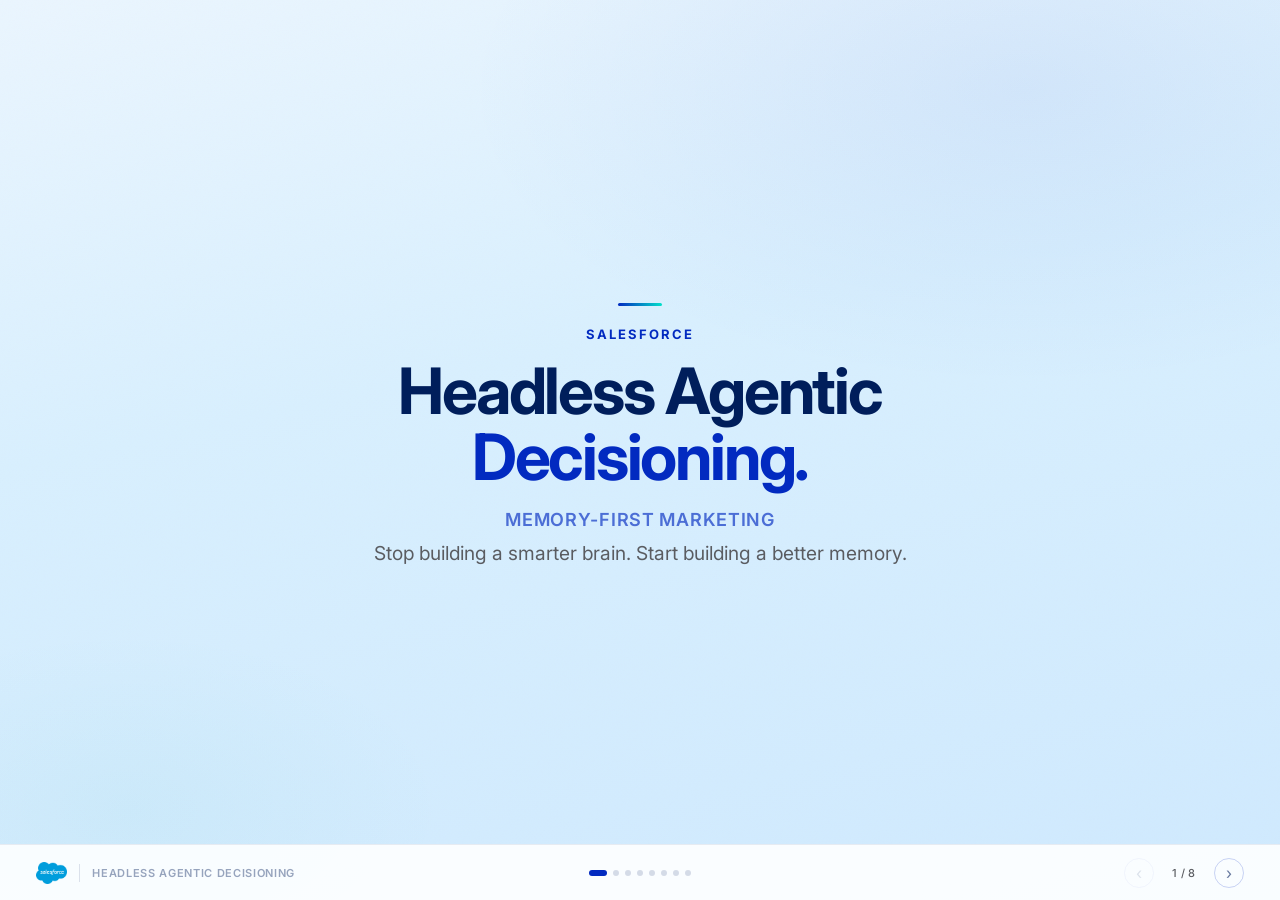
==== v5-lite/index.html @ 522b829f "Add v5-lite: React slide deck with framer-motion animations 8-slide deck (Title, Video, Why Now, Mom" ====
<!doctype html>
<html lang="en">
  <head>
    <meta charset="UTF-8" />
    <link rel="icon" type="image/png" href="./sf-logo-cloud.png" />
    <meta name="viewport" content="width=device-width, initial-scale=1.0" />
    <title>Headless Agentic Decisioning &middot; Salesforce</title>
    <link rel="preconnect" href="https://fonts.googleapis.com">
    <link rel="preconnect" href="https://fonts.gstatic.com" crossorigin>
    <link href="https://fonts.googleapis.com/css2?family=Inter:wght@300;400;500;600;700&display=swap" rel="stylesheet">
    <script type="module" crossorigin src="./assets/index-COpCjakN.js"></script>
    <link rel="stylesheet" crossorigin href="./assets/index-DR5Bif7m.css">
  </head>
  <body>
    <div id="root"></div>
  </body>
</html>
---- v5-lite/assets/index-DR5Bif7m.css ----
:root{--navy:#001e5b;--blue:#022ac0;--blue-m:#066afe;--blue-l:#00b3ff;--cloud-80:#90d0fe;--cloud-95:#eaf5fe;--teal:#06a59a;--teal-l:#04e1cb;--gold:#e4a201;--violet:#730394;--text:#001e5b;--body:#181818;--muted:#5a5c61;--dim:#001e5bb8;--card:#001e5b0a;--card-h:#001e5b14;--border:#001e5b1a;--border-strong:#001e5b29;--white:#fff;--off-white:#eaf5fe;--green:#06a59a;--amber:#e4a201;--red:#c23934}*,:before,:after{box-sizing:border-box;margin:0;padding:0}html,body{background:var(--cloud-95);width:100%;height:100%;color:var(--text);-webkit-font-smoothing:antialiased;-moz-osx-font-smoothing:grayscale;font-family:Inter,system-ui,-apple-system,sans-serif;overflow:hidden}#root{width:100%;height:100%}@media (width<=768px){html,body{height:auto;overflow-y:auto}}.nav-bar{z-index:100;-webkit-backdrop-filter:blur(20px)saturate(1.4);background:#ffffffe0;border-top:1px solid #001e5b14;justify-content:space-between;align-items:center;height:56px;padding:0 36px;display:flex;position:fixed;bottom:0;left:0;right:0}.nav-brand{align-items:center;gap:12px;display:flex}.nav-sf-logo{width:auto;height:22px}.nav-divider{background:#001e5b1f;width:1px;height:18px}.nav-title{letter-spacing:.06em;text-transform:uppercase;color:#001e5b66;font-size:11px;font-weight:600}.nav-dots{align-items:center;gap:6px;display:flex;position:absolute;left:50%;transform:translate(-50%)}.dot{cursor:pointer;background:#001e5b26;border:none;border-radius:50%;width:6px;height:6px;padding:0;transition:all .3s cubic-bezier(.22,1,.36,1);position:relative}.dot:hover{background:#001e5b4d;transform:scale(1.3)}.dot.active{background:0 0;border-radius:4px;width:18px}.dot-fill{background:var(--blue);border-radius:4px;position:absolute;inset:0}.dot:focus-visible{outline:2px solid var(--blue);outline-offset:3px}.nav-controls{align-items:center;gap:12px;display:flex}.nav-btn{color:#001e5b99;cursor:pointer;background:0 0;border:1px solid #022ac033;border-radius:50%;justify-content:center;align-items:center;width:30px;height:30px;font-family:inherit;font-size:16px;transition:all .2s;display:flex}.nav-btn:hover:not(:disabled){border-color:var(--blue);color:var(--blue);background:#022ac00d;transform:scale(1.05)}.nav-btn:disabled{opacity:.2;cursor:default}.nav-counter{color:var(--muted);text-align:center;letter-spacing:.02em;min-width:36px;font-size:11px;font-weight:500}@media (width<=768px){.nav-bar{padding:0 16px}.nav-title,.nav-divider,.nav-dots{display:none}}.title-slide{text-align:center;flex-direction:column;align-items:center;max-width:900px;display:flex}.accent-line{background:linear-gradient(90deg, var(--blue), var(--teal-l));border-radius:2px;width:44px;height:3px;margin-bottom:20px}.eyebrow{letter-spacing:.16em;text-transform:uppercase;color:var(--blue);margin-bottom:16px;font-size:13px;font-weight:700}.title-hero{letter-spacing:-.035em;color:var(--text);margin-bottom:20px;font-size:clamp(42px,5vw,72px);font-weight:700;line-height:1.02}.title-hero .hl{color:var(--blue)}.title-subtitle{letter-spacing:.04em;text-transform:uppercase;color:var(--blue);opacity:.65;margin-bottom:8px;font-size:clamp(14px,1.5vw,18px);font-weight:600}.title-tagline{color:var(--muted);font-size:clamp(16px,1.5vw,20px);line-height:1.6}.video-slide{text-align:center;flex-direction:column;align-items:center;width:100%;max-width:900px;display:flex}.video-wrap{width:100%}.video-embed{border-radius:12px;height:0;margin-top:20px;padding-bottom:65.018%;position:relative;overflow:hidden;box-shadow:0 4px 24px #001e5b1a,0 0 0 1px #001e5b0f}.whynow-slide{grid-template-columns:1fr 1fr;align-items:center;gap:56px;width:100%;max-width:1100px;display:grid}.whynow-left{text-align:left}.whynow-heading{letter-spacing:-.02em;color:var(--text);margin-bottom:24px;font-size:clamp(24px,2.6vw,36px);font-weight:700;line-height:1.15}.whynow-bullets{flex-direction:column;gap:12px;display:flex}.whynow-bullet{align-items:flex-start;gap:12px;display:flex}.bullet-dot{background:var(--blue);border-radius:50%;flex-shrink:0;width:7px;height:7px;margin-top:8px}.bullet-content{flex:1}.bullet-title{color:var(--text);margin-bottom:3px;font-size:14px;font-weight:700}.bullet-desc{color:var(--muted);font-size:13px;line-height:1.55}.whynow-right{flex-direction:column;gap:16px;display:flex}.pipeline-card{background:var(--white);border-radius:12px;padding:12px;box-shadow:0 2px 16px #001e5b14,0 0 0 1px #001e5b0f}.pipeline-img{border-radius:8px;width:100%;display:block}.pipeline-stat{background:var(--card);border:1px solid var(--border);border-radius:10px;align-items:baseline;gap:10px;padding:16px 20px;display:flex}.stat-value{color:var(--blue);letter-spacing:-.02em;font-size:28px;font-weight:700}.stat-label{color:var(--text);font-size:14px;font-weight:600}@media (width<=900px){.whynow-slide{grid-template-columns:1fr;gap:32px}}.moments-slide{align-items:center;gap:56px;width:100%;max-width:1060px;display:flex}.moments-text{text-align:left;flex:0 0 360px}.moments-heading{letter-spacing:-.02em;color:var(--text);margin-bottom:14px;font-size:clamp(24px,2.5vw,36px);font-weight:700;line-height:1.15}.moments-heading .hl{color:var(--blue)}.moments-sub{color:var(--muted);font-size:15px;line-height:1.65}.moments-diagram{flex:1;justify-content:center;align-items:center;min-width:0;display:flex}.moments-diagram img{object-fit:contain;width:100%;max-height:calc(100vh - 160px)}@media (width<=900px){.moments-slide{flex-direction:column;gap:24px}.moments-text{flex:none;width:100%}.moments-diagram img{max-height:50vh}}.engine-slide{text-align:center;flex-direction:column;align-items:center;width:100%;max-width:900px;display:flex}.engine-heading{letter-spacing:-.03em;color:var(--text);margin-bottom:28px;font-size:clamp(28px,3.2vw,44px);font-weight:700;line-height:1.1}.engine-steps{justify-content:center;align-items:center;gap:0;width:100%;max-width:720px;margin-bottom:28px;display:flex;position:relative}.engine-step{text-align:center;flex:1;padding:12px 8px;position:relative}.engine-step:after{content:"›";color:#022ac033;font-size:18px;position:absolute;top:24px;right:-4px}.engine-step:last-child:after{display:none}.step-icon{border:1px solid;border-radius:14px;justify-content:center;align-items:center;width:48px;height:48px;margin:0 auto 8px;font-size:20px;transition:transform .3s cubic-bezier(.22,1,.36,1),box-shadow .3s;display:flex}.engine-step:hover .step-icon{transform:translateY(-3px)scale(1.05);box-shadow:0 6px 16px #001e5b1a}.step-label{letter-spacing:.08em;text-transform:uppercase;font-size:11px;font-weight:700}.step-sub{color:var(--muted);margin-top:3px;font-size:10px}.engine-loop-arrow{color:#7a3dd64d;font-size:20px;position:absolute;top:22px;right:-20px}.formula-card{border:1px solid var(--border);-webkit-backdrop-filter:blur(8px);backdrop-filter:blur(8px);background:#fff9;border-radius:14px;width:100%;max-width:680px;padding:20px 24px}.formula-label{letter-spacing:.1em;text-transform:uppercase;color:var(--muted);margin-bottom:10px;font-size:10px;font-weight:700}.formula-expr{color:var(--text);white-space:nowrap;background:#022ac008;border:1px solid #022ac014;border-radius:10px;margin-bottom:12px;padding:10px 14px;font-family:JetBrains Mono,SF Mono,Fira Code,monospace;font-size:clamp(11px,1.1vw,14px);font-weight:500;line-height:1.8;overflow-x:auto}.formula-factors{color:var(--muted);text-align:left;grid-template-columns:repeat(3,1fr);gap:4px 12px;font-size:11px;line-height:1.4;display:grid}.factor{align-items:center;gap:6px;display:flex}.factor-dot{border-radius:50%;flex-shrink:0;width:6px;height:6px}.factor strong{color:var(--text)}.engine-tagline{color:var(--text);letter-spacing:-.01em;margin-top:18px;font-size:clamp(14px,1.3vw,17px);font-weight:600}@media (width<=768px){.engine-steps{flex-wrap:wrap;gap:8px}.engine-step:after,.engine-loop-arrow{display:none}.formula-factors{grid-template-columns:1fr 1fr}}.platform-slide{text-align:left;flex-direction:column;width:100%;max-width:1000px;display:flex}.platform-heading{letter-spacing:-.025em;color:var(--text);margin-bottom:22px;font-size:clamp(26px,3vw,40px);font-weight:700;line-height:1.1}.platform-layers{grid-template-columns:repeat(5,1fr);gap:10px;margin-bottom:18px;display:grid}.platform-layer{background:var(--card);border:1px solid var(--border);border-radius:12px;flex-direction:column;gap:10px;padding:16px 14px;transition:transform .3s cubic-bezier(.22,1,.36,1),box-shadow .3s;display:flex;position:relative;overflow:hidden}.platform-layer:hover{transform:translateY(-3px);box-shadow:0 8px 24px #001e5b14}.platform-layer.highlight{background:#022ac00d;border-color:#022ac02e}.layer-num{color:#001e5b0d;letter-spacing:-.03em;pointer-events:none;font-size:32px;font-weight:700;line-height:1;position:absolute;top:8px;right:10px}.layer-icon-wrap{background:#022ac014;border:1px solid #022ac01f;border-radius:8px;justify-content:center;align-items:center;width:32px;height:32px;display:flex}.layer-icon{object-fit:contain;width:18px;height:18px}.layer-title{color:var(--text);font-size:13px;font-weight:700;line-height:1.3}.layer-desc{color:var(--muted);font-size:12px;line-height:1.5}.platform-modes{border:1px solid var(--border);-webkit-backdrop-filter:blur(8px);backdrop-filter:blur(8px);background:#ffffff8c;border-radius:12px;margin-bottom:14px;display:flex;overflow:hidden}.mode-card{flex:1;padding:14px 18px}.mode-card+.mode-card{border-left:1px solid var(--border)}.mode-header{align-items:center;gap:8px;margin-bottom:6px;display:flex}.mode-dot{border-radius:50%;flex-shrink:0;width:7px;height:7px}.mode-label{letter-spacing:.1em;text-transform:uppercase;font-size:11px;font-weight:700}.mode-desc{color:var(--muted);font-size:13px;line-height:1.5}.platform-tagline{color:var(--text);text-align:center;letter-spacing:-.01em;font-size:clamp(14px,1.3vw,17px);font-weight:600}@media (width<=900px){.platform-layers{grid-template-columns:repeat(2,1fr)}.platform-modes{flex-direction:column}.mode-card+.mode-card{border-left:none;border-top:1px solid var(--border)}}@media (width<=600px){.platform-layers{grid-template-columns:1fr}}.headless-slide{text-align:center;flex-direction:column;align-items:center;width:100%;max-width:1060px;display:flex}.headless-heading{letter-spacing:-.02em;color:var(--text);margin-bottom:6px;font-size:clamp(22px,2.4vw,32px);font-weight:700}.headless-heading .hl{color:var(--blue)}.headless-sub{color:var(--muted);max-width:640px;margin-bottom:16px;font-size:clamp(12px,1.1vw,14px);line-height:1.5}.headless-grid{text-align:left;grid-template-columns:repeat(3,1fr);gap:10px;width:100%;display:grid}.tool-category{background:var(--card);border:1px solid var(--border);border-radius:10px;padding:12px 14px;transition:transform .25s cubic-bezier(.22,1,.36,1),box-shadow .25s}.tool-category:hover{transform:translateY(-2px);box-shadow:0 6px 20px #001e5b0f}.cat-header{align-items:center;gap:6px;margin-bottom:8px;display:flex}.cat-dot{border-radius:50%;flex-shrink:0;width:6px;height:6px}.cat-label{letter-spacing:.1em;text-transform:uppercase;font-size:10px;font-weight:700}.cat-tools{flex-direction:column;gap:4px;display:flex}.tool-item{color:var(--muted);border:1px solid #0000;border-radius:5px;padding:4px 8px;font-family:SF Mono,Fira Code,JetBrains Mono,monospace;font-size:11px;transition:all .2s}.tool-item.highlighted{color:var(--text);border:1px solid;font-weight:600}.headless-footer{color:var(--muted);margin-top:12px;font-size:12px}.headless-footer strong{color:var(--text)}@media (width<=900px){.headless-grid{grid-template-columns:repeat(2,1fr)}}@media (width<=600px){.headless-grid{grid-template-columns:1fr}}.close-slide{text-align:center;flex-direction:column;align-items:center;max-width:720px;display:flex}.close-heading{letter-spacing:-.03em;color:var(--text);margin-bottom:20px;font-size:clamp(30px,3.8vw,52px);font-weight:700;line-height:1.1}.close-heading .hl{color:var(--blue)}.close-sub{color:var(--muted);max-width:540px;margin-bottom:32px;font-size:17px;line-height:1.65}.close-badge{background:#022ac00d;border:1px solid #022ac026;border-radius:10px;align-items:center;gap:10px;padding:10px 22px;transition:transform .3s cubic-bezier(.22,1,.36,1),box-shadow .3s;display:inline-flex}.close-badge:hover{transform:translateY(-2px);box-shadow:0 4px 16px #022ac01a}.close-badge-text{color:var(--blue);font-size:13px;font-weight:700}.close-badge-dot,.close-badge-brand{color:var(--muted);font-size:13px}.deck{width:100%;height:100vh;position:relative;overflow:hidden}.bg-base{z-index:0;pointer-events:none;background:radial-gradient(80% 60% at 80% 10%,#022ac00f 0%,#0000 55%),radial-gradient(50% 40% at 10% 90%,#06a59a0a 0%,#0000 50%),linear-gradient(168deg,#eaf5fe 0%,#d8effe 40%,#cfe9fe 100%);position:fixed;inset:0}.bg-noise{z-index:0;pointer-events:none;opacity:.015;background-image:url("data:image/svg+xml,%3Csvg viewBox='0 0 256 256' xmlns='http://www.w3.org/2000/svg'%3E%3Cfilter id='n'%3E%3CfeTurbulence type='fractalNoise' baseFrequency='0.9' numOctaves='4' stitchTiles='stitch'/%3E%3C/filter%3E%3Crect width='100%25' height='100%25' filter='url(%23n)'/%3E%3C/svg%3E");background-repeat:repeat;background-size:200px 200px;position:fixed;inset:0}.slide-container{z-index:1;justify-content:center;align-items:center;width:100%;height:100%;display:flex;position:relative}.slide-inner{flex-direction:column;justify-content:center;align-items:center;width:100%;height:100%;padding:60px 80px 88px;display:flex;overflow-y:auto}@media (width<=1024px){.slide-inner{padding:48px 40px 88px}}@media (width<=768px){.slide-inner{justify-content:flex-start;padding:32px 20px 88px}}
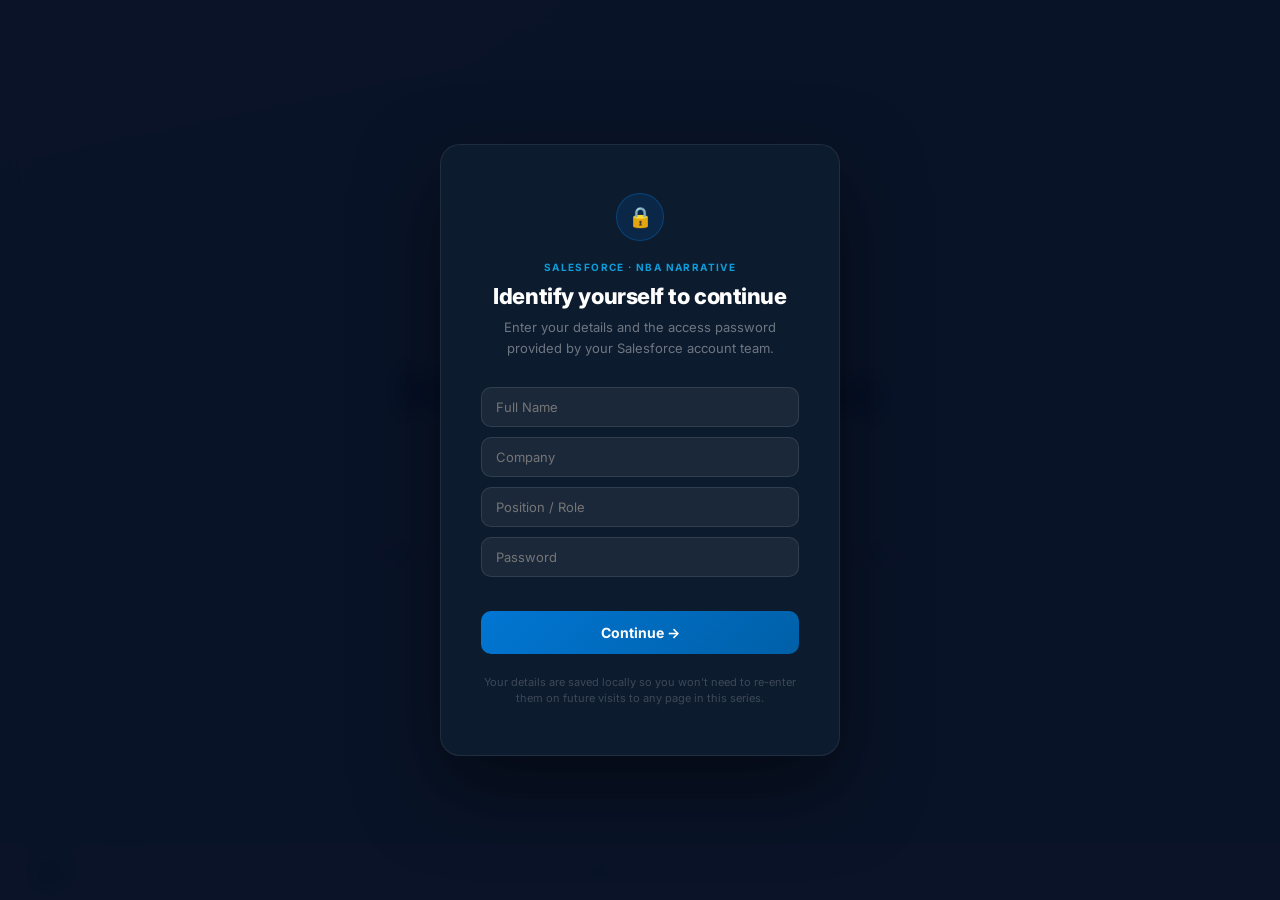
==== commit 3eed0b95: "Add gate.js tracking + password protection to v5-lite Wires up the shared access gate (password + id" ====
--- a/v5-lite/index.html
+++ b/v5-lite/index.html
@@ -13,5 +13,6 @@
   </head>
   <body>
     <div id="root"></div>
+    <script src="./gate.js" data-page="Headless Agentic Decisioning (v5-lite)"></script>
   </body>
 </html>
